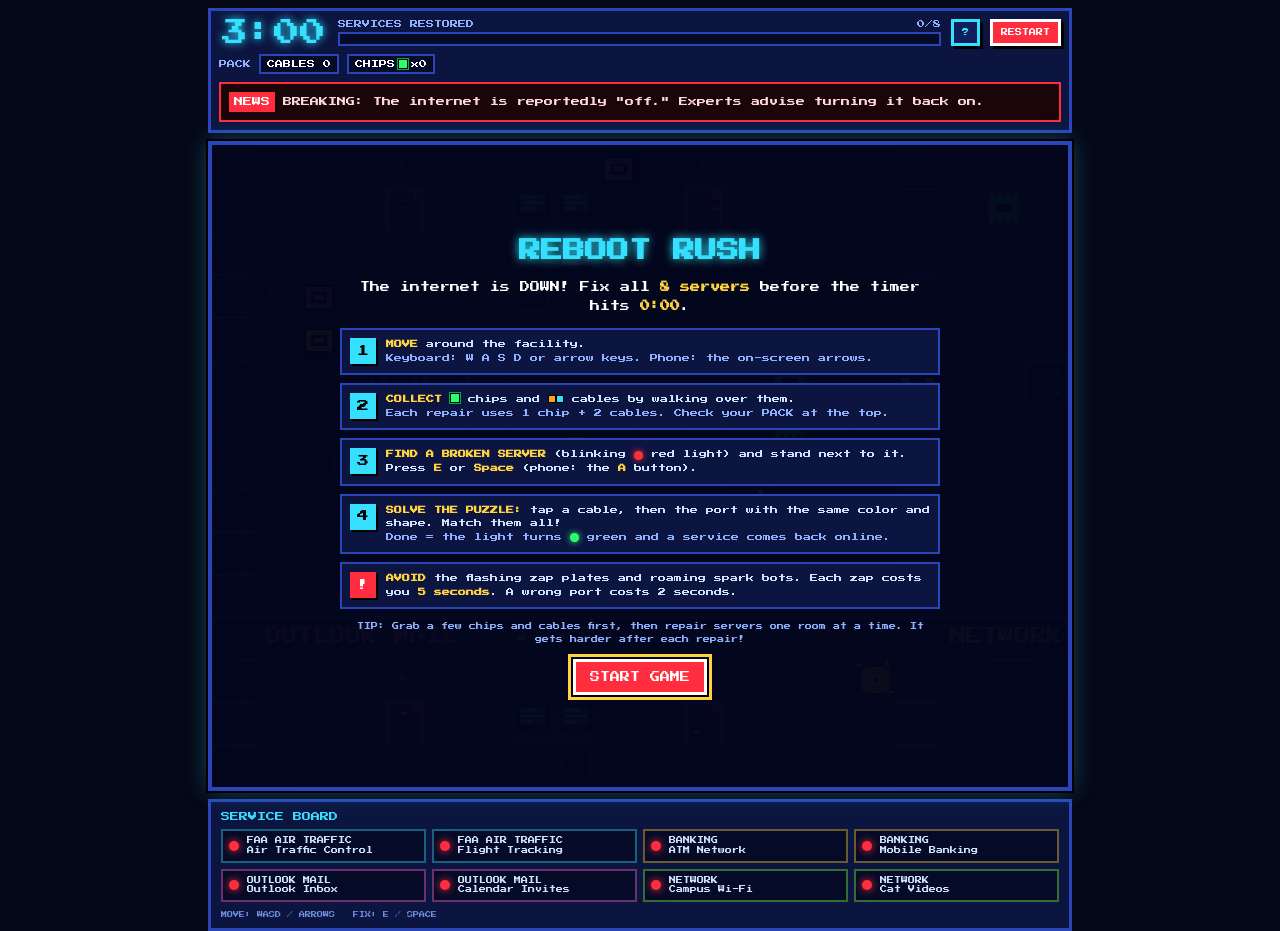
==== Reboot_Rush/index.html @ d5b71adb "Add Outage Connect and Reboot Rush games Co-Authored-By: Claude Sonnet 5.5 <noreply@anthropic.com>" ====
<!doctype html>
<html lang="en">
<head>
<meta charset="utf-8">
<meta name="viewport" content="width=device-width, initial-scale=1, maximum-scale=1, user-scalable=no, viewport-fit=cover">
<title>Reboot Rush | Server Repair Arcade</title>
<meta name="description" content="Retro top-down arcade game: repair broken servers and restore the internet in three minutes.">
<link rel="preconnect" href="https://fonts.googleapis.com">
<link rel="preconnect" href="https://fonts.gstatic.com" crossorigin>
<link href="https://fonts.googleapis.com/css2?family=Press+Start+2P&display=swap" rel="stylesheet">
<link rel="stylesheet" href="style.css">
</head>
<body>
<div class="app">

  <header class="hud">
    <div class="hud-top">
      <div class="timer" id="timer" aria-live="off">3:00</div>
      <div class="prog">
        <div class="prog-label"><span>SERVICES RESTORED</span><span id="progText">0/8</span></div>
        <div class="prog-bar"><div class="prog-fill" id="progFill"></div></div>
      </div>
      <button class="btn small alt" id="helpBtn" type="button" aria-label="How to play">?</button>
      <button class="btn small" id="restartBtn" type="button">RESTART</button>
    </div>
    <div class="inv" id="inv" aria-label="Inventory">
      <span class="inv-label">PACK</span>
      <span class="slot" id="invCables"></span>
      <span class="slot" id="invChips"></span>
    </div>
    <div class="news" id="news" role="status" aria-live="polite">
      <span class="news-tag">NEWS</span><span id="newsText"></span>
    </div>
  </header>

  <div class="stage" id="stage">
    <canvas id="screen" width="320" height="240" aria-label="Game screen"></canvas>
    <div class="crt"></div>
    <div class="toast" id="toast" hidden></div>

    <div class="pz" id="puzzle" hidden>
      <div class="pz-box">
        <div class="pz-title" id="pzTitle"></div>
        <div class="pz-sub">TAP A CABLE, THEN ITS MATCHING PORT</div>
        <div class="pz-board" id="pzBoard">
          <svg id="pzLines" aria-hidden="true"></svg>
          <div class="pz-col" id="pzPlugs"></div>
          <div class="pz-col" id="pzPorts"></div>
        </div>
        <div class="pz-foot"><span id="pzInfo">WRONG PORT = -2s</span><button class="btn small" id="pzCancel" type="button">BACK</button></div>
      </div>
    </div>

    <div class="screen howto" id="howto">
      <div class="howto-box">
        <h1>REBOOT RUSH</h1>
        <p class="goal">The internet is DOWN! Fix all <b>8 servers</b> before the timer hits <b>0:00</b>.</p>
        <ol class="steps">
          <li><span class="n">1</span><div><b>MOVE</b> around the facility.<br><em>Keyboard: W A S D or arrow keys. Phone: the on-screen arrows.</em></div></li>
          <li><span class="n">2</span><div><b>COLLECT</b> <i class="chip"></i> chips and <i class="cab" style="background:#ff9f1c"></i><i class="cab" style="background:#35e0ff"></i> cables by walking over them.<br><em>Each repair uses 1 chip + 2 cables. Check your PACK at the top.</em></div></li>
          <li><span class="n">3</span><div><b>FIND A BROKEN SERVER</b> (blinking <i class="led-red"></i> red light) and stand next to it. Press <b>E</b> or <b>Space</b> (phone: the <b>A</b> button).</div></li>
          <li><span class="n">4</span><div><b>SOLVE THE PUZZLE:</b> tap a cable, then the port with the same color and shape. Match them all!<br><em>Done = the light turns <i class="led-green"></i> green and a service comes back online.</em></div></li>
          <li><span class="n">!</span><div><b>AVOID</b> the flashing zap plates and roaming spark bots. Each zap costs you <b>5 seconds</b>. A wrong port costs 2 seconds.</div></li>
        </ol>
        <p class="tip">TIP: Grab a few chips and cables first, then repair servers one room at a time. It gets harder after each repair!</p>
        <button class="btn" id="hwBtn" type="button">START GAME</button>
      </div>
    </div>

    <div class="screen" id="overlay" hidden>
      <div class="screen-box">
        <h1 id="ovTitle"></h1>
        <p id="ovText"></p>
        <button class="btn" id="ovBtn" type="button"></button>
      </div>
    </div>
  </div>

  <div class="controls" id="controls">
    <div class="dpad" aria-label="Directional buttons">
      <button class="d up" data-dir="up" type="button" aria-label="Up">▲</button>
      <button class="d left" data-dir="left" type="button" aria-label="Left">◀</button>
      <button class="d right" data-dir="right" type="button" aria-label="Right">▶</button>
      <button class="d down" data-dir="down" type="button" aria-label="Down">▼</button>
    </div>
    <button class="act" id="actBtn" type="button">A<span>FIX</span></button>
  </div>

  <div class="board">
    <div class="board-title">SERVICE BOARD</div>
    <ul id="svcList"></ul>
    <p class="keys">MOVE: WASD / ARROWS &nbsp; FIX: E / SPACE</p>
  </div>
</div>
<script src="game.js"></script>
</body>
</html>
---- Reboot_Rush/style.css ----
:root{
  --bg:#050816; --panel:#0b1540; --panel2:#101e5c; --edge:#2b45b8;
  --cyan:#35e0ff; --red:#ff2d3d; --green:#2dff6b; --amber:#ffd23f;
  --font:'Press Start 2P',ui-monospace,Menlo,monospace;
}
*{box-sizing:border-box;-webkit-tap-highlight-color:transparent}
html,body{margin:0;height:100%;background:var(--bg);color:#cfe3ff;font-family:var(--font);overscroll-behavior:none}
body{display:flex;justify-content:center;touch-action:manipulation}
button{font-family:var(--font);cursor:pointer}
.app{width:100%;max-width:880px;padding:8px 8px calc(12px + env(safe-area-inset-bottom));display:flex;flex-direction:column;gap:8px}

/* HUD */
.hud{background:var(--panel);border:3px solid var(--edge);padding:8px;display:flex;flex-direction:column;gap:8px}
.hud-top{display:flex;align-items:center;gap:10px}
.timer{font-size:clamp(16px,4vw,26px);color:var(--cyan);text-shadow:0 0 8px var(--cyan);min-width:4.2em;text-align:center}
.timer.low{color:var(--red);text-shadow:0 0 10px var(--red);animation:pulse .5s steps(2) infinite}
@keyframes pulse{50%{opacity:.35}}
.prog{flex:1;min-width:0}
.prog-label{display:flex;justify-content:space-between;font-size:clamp(6px,1.6vw,8px);margin-bottom:4px;color:#8fb0ff}
.prog-bar{height:14px;background:#050a26;border:2px solid var(--edge);position:relative}
.prog-fill{height:100%;width:0;background:repeating-linear-gradient(90deg,var(--green) 0 10px,#1fb84c 10px 12px);box-shadow:0 0 8px var(--green);transition:width .4s steps(8)}
.inv{display:flex;align-items:center;gap:8px;font-size:8px;flex-wrap:wrap}
.inv-label{color:#8fb0ff}
.slot{display:inline-flex;align-items:center;gap:3px;min-height:20px;padding:2px 6px;background:#050a26;border:2px solid var(--edge);color:#fff}
.cab{width:8px;height:8px;display:inline-block;border:1px solid #000}
.chip{width:10px;height:10px;display:inline-block;background:var(--green);border:1px solid #000;box-shadow:0 0 0 1px #0a5}
.news{display:flex;gap:8px;align-items:center;background:#1a0509;border:2px solid var(--red);padding:6px 8px;font-size:clamp(7px,1.8vw,9px);line-height:1.5;min-height:40px}
.news-tag{background:var(--red);color:#fff;padding:3px 5px;flex:none;animation:pulse 1s steps(2) infinite}
.news.flash{animation:newsflash .6s steps(2) 2}
@keyframes newsflash{50%{background:#4a0b14}}
#newsText{color:#ffd9dc}

.btn{background:var(--red);color:#fff;border:3px solid #fff;padding:10px 14px;font-size:10px;box-shadow:4px 4px 0 #000}
.btn:hover{background:#ff5460}
.btn:active{transform:translate(3px,3px);box-shadow:1px 1px 0 #000}
.btn.small{padding:7px 8px;font-size:7px;box-shadow:3px 3px 0 #000}
.btn:focus-visible,.d:focus-visible,.act:focus-visible{outline:3px solid var(--amber);outline-offset:2px}

/* Stage */
.stage{position:relative;width:100%;aspect-ratio:4/3;max-height:calc(100vh - 230px);margin:0 auto;background:#000;border:4px solid var(--edge);box-shadow:0 0 0 2px #000,0 0 22px rgba(53,224,255,.3)}
@media (min-width:700px){.stage{max-height:none}}
#screen{display:block;width:100%;height:100%;image-rendering:pixelated;image-rendering:crisp-edges}
.crt{position:absolute;inset:0;pointer-events:none;background:repeating-linear-gradient(0deg,rgba(0,0,0,.18) 0 1px,transparent 1px 3px);box-shadow:inset 0 0 60px rgba(0,0,20,.6)}
.toast{position:absolute;left:50%;bottom:8%;transform:translateX(-50%);background:#000c;border:2px solid var(--amber);color:var(--amber);padding:7px 10px;font-size:clamp(6px,1.7vw,9px);white-space:nowrap;pointer-events:none;z-index:5}
.toast[hidden]{display:none}

/* overlay screens */
.screen{position:absolute;inset:0;background:rgba(3,6,28,.88);display:flex;align-items:center;justify-content:center;padding:10px;z-index:20;text-align:center}
.screen[hidden]{display:none}
.screen-box{max-width:92%;display:flex;flex-direction:column;align-items:center;gap:14px}
.screen h1{margin:0;font-size:clamp(14px,4.4vw,26px);color:var(--cyan);text-shadow:0 0 10px var(--cyan),3px 3px 0 #000;line-height:1.3}
.screen h1.bad{color:var(--red);text-shadow:0 0 10px var(--red),3px 3px 0 #000}
.screen h1.good{color:var(--green);text-shadow:0 0 10px var(--green),3px 3px 0 #000}
.screen p{margin:0;font-size:clamp(6px,1.7vw,9px);line-height:1.9;color:#cfe3ff;white-space:pre-line}

/* instructions */
.screen.howto{align-items:flex-start;overflow-y:auto;z-index:25;background:rgba(3,6,28,.96)}
.screen.howto[hidden]{display:none}
.howto-box{max-width:600px;width:100%;margin:auto;display:flex;flex-direction:column;align-items:center;gap:clamp(6px,1.6vw,12px);padding:4px 0}
.howto h1{font-size:clamp(13px,4vw,22px)}
.howto .goal{font-size:clamp(7px,1.9vw,10px);color:#fff}
.howto .goal b{color:var(--amber)}
.steps{list-style:none;margin:0;padding:0;display:flex;flex-direction:column;gap:clamp(4px,1.2vw,8px);width:100%;text-align:left}
.steps li{display:flex;gap:10px;align-items:flex-start;background:#0b1540;border:2px solid var(--edge);padding:clamp(5px,1.4vw,8px);font-size:clamp(6px,1.6vw,8px);line-height:1.7}
.steps .n{flex:none;width:clamp(18px,5vw,26px);height:clamp(18px,5vw,26px);background:var(--cyan);color:#000;display:flex;align-items:center;justify-content:center;font-size:clamp(8px,2.2vw,12px);box-shadow:2px 2px 0 #000}
.steps li:last-child .n{background:var(--red);color:#fff}
.steps b{color:var(--amber)}
.steps em{color:#8fb0ff;font-style:normal}
.led-red,.led-green{display:inline-block;width:9px;height:9px;border-radius:50%;vertical-align:middle}
.led-red{background:var(--red);box-shadow:0 0 6px var(--red)}
.led-green{background:var(--green);box-shadow:0 0 6px var(--green)}
.howto .tip{font-size:clamp(5px,1.5vw,7px);color:#8fb0ff;line-height:1.8}
.btn.alt{background:var(--panel2);border-color:var(--cyan);color:var(--cyan)}

/* puzzle */
.pz{position:absolute;inset:0;background:rgba(3,6,28,.92);display:flex;align-items:center;justify-content:center;padding:6px;z-index:15}
.pz[hidden]{display:none}
.pz-box{width:100%;max-width:520px;background:var(--panel);border:3px solid var(--cyan);box-shadow:0 0 18px rgba(53,224,255,.5);padding:clamp(6px,2vw,14px);display:flex;flex-direction:column;gap:clamp(6px,1.6vw,12px)}
.pz-title{font-size:clamp(7px,2.2vw,11px);color:var(--amber);text-align:center;line-height:1.5}
.pz-sub{font-size:clamp(5px,1.5vw,7px);color:#8fb0ff;text-align:center}
.pz-board{position:relative;display:flex;justify-content:space-between;padding:0 clamp(6px,6vw,40px)}
.pz-board svg{position:absolute;inset:0;width:100%;height:100%;pointer-events:none;z-index:1}
.pz-col{display:flex;flex-direction:column;gap:clamp(5px,1.4vw,10px);z-index:2}
.pz-item{width:clamp(44px,13vw,70px);height:clamp(26px,7.5vw,38px);border:3px solid #000;font-size:clamp(10px,3vw,16px);color:#000;display:flex;align-items:center;justify-content:center;box-shadow:inset 0 0 0 2px rgba(255,255,255,.5)}
.pz-item.port{background:#050a26!important;border-width:4px;border-style:solid}
.pz-item.port{color:#fff}
.pz-item.sel{outline:3px solid #fff;outline-offset:2px;animation:pulse .4s steps(2) infinite}
.pz-item.done{opacity:.55;cursor:default}
.pz-item.bad{animation:shake .3s}
@keyframes shake{25%{transform:translateX(-5px)}75%{transform:translateX(5px)}}
.pz-foot{display:flex;justify-content:space-between;align-items:center;gap:8px;font-size:clamp(5px,1.5vw,7px);color:#8fb0ff}

/* controls */
.controls{display:none;justify-content:space-between;align-items:center;padding:4px 10px;user-select:none;-webkit-user-select:none;touch-action:none}
body.touch .controls{display:flex}
.dpad{display:grid;grid-template-columns:repeat(3,clamp(48px,15vw,66px));grid-template-rows:repeat(3,clamp(48px,15vw,66px));gap:4px}
.d{background:var(--panel2);color:#fff;border:3px solid var(--edge);font-size:18px;box-shadow:3px 3px 0 #000;touch-action:none;padding:0}
.d.on{background:var(--cyan);color:#000}
.d.up{grid-column:2;grid-row:1}.d.left{grid-column:1;grid-row:2}.d.right{grid-column:3;grid-row:2}.d.down{grid-column:2;grid-row:3}
.act{width:clamp(84px,26vw,112px);height:clamp(84px,26vw,112px);border-radius:50%;background:var(--red);color:#fff;border:4px solid #fff;font-size:26px;box-shadow:5px 5px 0 #000;touch-action:none;display:flex;flex-direction:column;align-items:center;justify-content:center;gap:6px}
.act span{font-size:8px}
.act:active{background:var(--green);color:#000}

/* board */
.board{background:var(--panel);border:3px solid var(--edge);padding:10px}
.board-title{font-size:9px;color:var(--cyan);margin-bottom:8px}
#svcList{list-style:none;margin:0;padding:0;display:grid;grid-template-columns:repeat(auto-fit,minmax(190px,1fr));gap:6px}
#svcList li{display:flex;align-items:center;gap:8px;font-size:7px;line-height:1.4;padding:5px 6px;background:#050a26;border:2px solid #1c2a78}
.led{width:10px;height:10px;border-radius:50%;background:var(--red);box-shadow:0 0 8px var(--red);flex:none;animation:blink 1s steps(2) infinite}
li.up .led{background:var(--green);box-shadow:0 0 8px var(--green);animation:none}
li.up{border-color:#14803a!important;color:#b8ffd0}
@keyframes blink{50%{opacity:.35}}
.keys{font-size:6px;color:#6f8ee0;margin:10px 0 0}
body.touch .keys{display:none}
@media (prefers-reduced-motion:reduce){*{animation:none!important}}
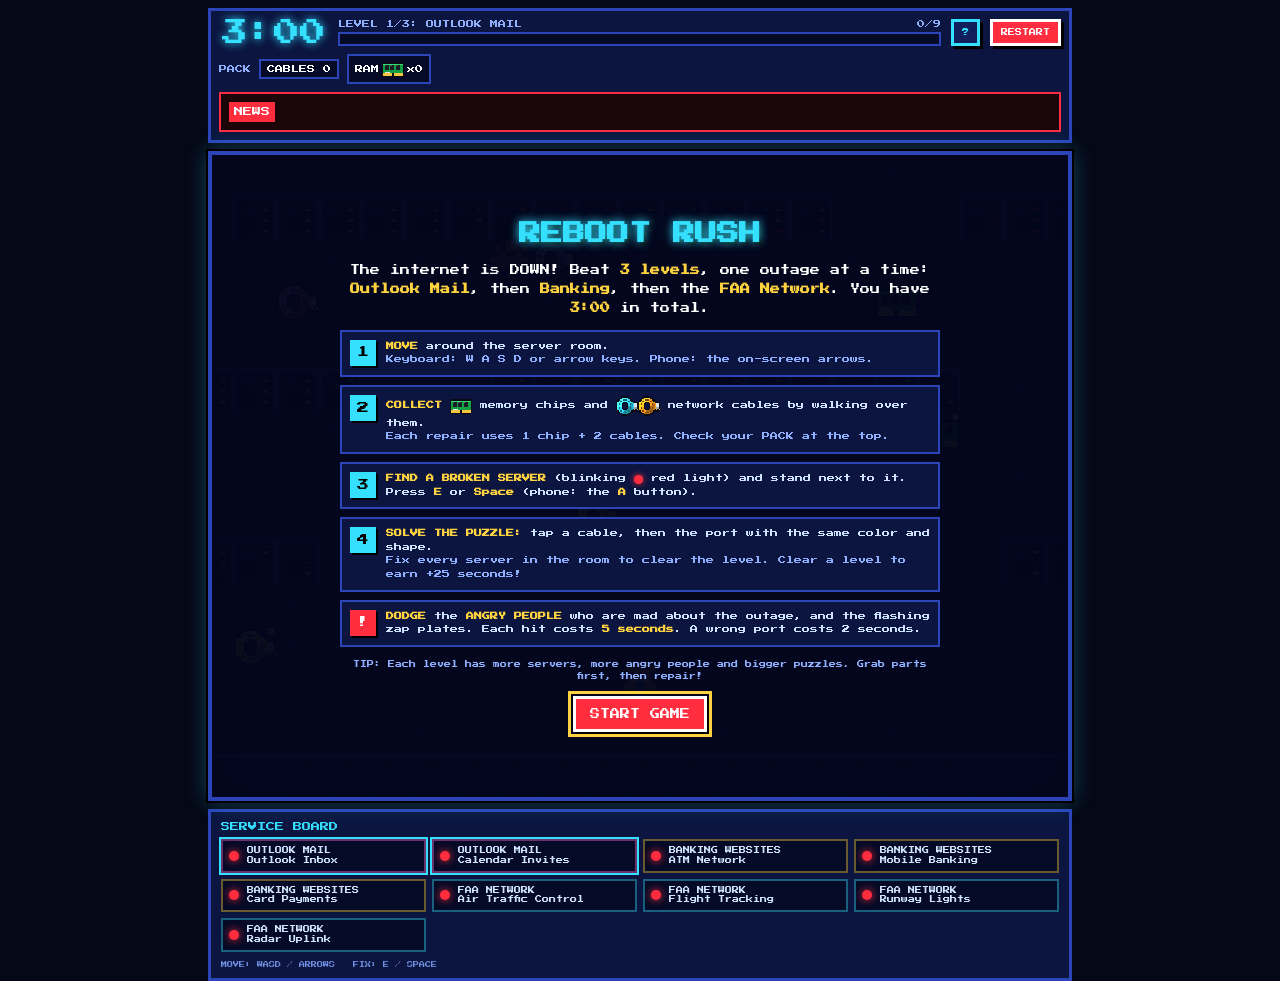
==== commit 9d67e008: "Reboot Rush: three sequential levels, angry people, realistic cables and RAM Co-Authored-By: Claude " ====
--- a/Reboot_Rush/index.html
+++ b/Reboot_Rush/index.html
@@ -17,7 +17,7 @@
     <div class="hud-top">
       <div class="timer" id="timer" aria-live="off">3:00</div>
       <div class="prog">
-        <div class="prog-label"><span>SERVICES RESTORED</span><span id="progText">0/8</span></div>
+        <div class="prog-label"><span id="lvlText">LEVEL 1/3</span><span id="progText">0/9</span></div>
         <div class="prog-bar"><div class="prog-fill" id="progFill"></div></div>
       </div>
       <button class="btn small alt" id="helpBtn" type="button" aria-label="How to play">?</button>
@@ -54,15 +54,15 @@
     <div class="screen howto" id="howto">
       <div class="howto-box">
         <h1>REBOOT RUSH</h1>
-        <p class="goal">The internet is DOWN! Fix all <b>8 servers</b> before the timer hits <b>0:00</b>.</p>
+        <p class="goal">The internet is DOWN! Beat <b>3 levels</b>, one outage at a time: <b>Outlook Mail</b>, then <b>Banking</b>, then the <b>FAA Network</b>. You have <b>3:00</b> in total.</p>
         <ol class="steps">
-          <li><span class="n">1</span><div><b>MOVE</b> around the facility.<br><em>Keyboard: W A S D or arrow keys. Phone: the on-screen arrows.</em></div></li>
-          <li><span class="n">2</span><div><b>COLLECT</b> <i class="chip"></i> chips and <i class="cab" style="background:#ff9f1c"></i><i class="cab" style="background:#35e0ff"></i> cables by walking over them.<br><em>Each repair uses 1 chip + 2 cables. Check your PACK at the top.</em></div></li>
+          <li><span class="n">1</span><div><b>MOVE</b> around the server room.<br><em>Keyboard: W A S D or arrow keys. Phone: the on-screen arrows.</em></div></li>
+          <li><span class="n">2</span><div><b>COLLECT</b> <img class="ico" data-icon="chip" alt="RAM chip"> memory chips and <img class="ico" data-icon="cable" data-color="#35e0ff" alt="network cable"><img class="ico" data-icon="cable" data-color="#ff9f1c" alt="network cable"> network cables by walking over them.<br><em>Each repair uses 1 chip + 2 cables. Check your PACK at the top.</em></div></li>
           <li><span class="n">3</span><div><b>FIND A BROKEN SERVER</b> (blinking <i class="led-red"></i> red light) and stand next to it. Press <b>E</b> or <b>Space</b> (phone: the <b>A</b> button).</div></li>
-          <li><span class="n">4</span><div><b>SOLVE THE PUZZLE:</b> tap a cable, then the port with the same color and shape. Match them all!<br><em>Done = the light turns <i class="led-green"></i> green and a service comes back online.</em></div></li>
-          <li><span class="n">!</span><div><b>AVOID</b> the flashing zap plates and roaming spark bots. Each zap costs you <b>5 seconds</b>. A wrong port costs 2 seconds.</div></li>
+          <li><span class="n">4</span><div><b>SOLVE THE PUZZLE:</b> tap a cable, then the port with the same color and shape.<br><em>Fix every server in the room to clear the level. Clear a level to earn +25 seconds!</em></div></li>
+          <li><span class="n">!</span><div><b>DODGE</b> the <b>ANGRY PEOPLE</b> who are mad about the outage, and the flashing zap plates. Each hit costs <b>5 seconds</b>. A wrong port costs 2 seconds.</div></li>
         </ol>
-        <p class="tip">TIP: Grab a few chips and cables first, then repair servers one room at a time. It gets harder after each repair!</p>
+        <p class="tip">TIP: Each level has more servers, more angry people and bigger puzzles. Grab parts first, then repair!</p>
         <button class="btn" id="hwBtn" type="button">START GAME</button>
       </div>
     </div>
--- a/Reboot_Rush/style.css
+++ b/Reboot_Rush/style.css
@@ -81,10 +81,19 @@
 .pz-board{position:relative;display:flex;justify-content:space-between;padding:0 clamp(6px,6vw,40px)}
 .pz-board svg{position:absolute;inset:0;width:100%;height:100%;pointer-events:none;z-index:1}
 .pz-col{display:flex;flex-direction:column;gap:clamp(5px,1.4vw,10px);z-index:2}
-.pz-item{width:clamp(44px,13vw,70px);height:clamp(26px,7.5vw,38px);border:3px solid #000;font-size:clamp(10px,3vw,16px);color:#000;display:flex;align-items:center;justify-content:center;box-shadow:inset 0 0 0 2px rgba(255,255,255,.5)}
-.pz-item.port{background:#050a26!important;border-width:4px;border-style:solid}
-.pz-item.port{color:#fff}
-.pz-item.sel{outline:3px solid #fff;outline-offset:2px;animation:pulse .4s steps(2) infinite}
+.pz-item{all:unset;box-sizing:border-box;cursor:pointer;display:flex;align-items:center;height:clamp(28px,8vw,40px)}
+.pz-item.plug{width:clamp(96px,30vw,160px)}
+.pz-item.port{width:clamp(64px,19vw,96px)}
+/* realistic network cable: coloured wire + RJ45 connector with gold pins */
+.pz-item .wire{flex:1;height:36%;background:var(--c);border:2px solid #000;border-right:0;box-shadow:inset 0 3px 0 rgba(255,255,255,.4),inset 0 -3px 0 rgba(0,0,0,.25)}
+.pz-item .head{position:relative;width:36%;height:100%;background:#d3d8df;border:3px solid #000;box-shadow:inset 0 5px 0 var(--c);display:flex;align-items:center;justify-content:center;color:#000;font-size:clamp(8px,2.4vw,12px);padding-bottom:5px}
+.pz-item .head::after{content:"";position:absolute;left:3px;right:3px;bottom:2px;height:5px;background:repeating-linear-gradient(90deg,#f5c542 0 2px,#6b4f0c 2px 3px)}
+/* RJ45 jack */
+.pz-item .jack{position:relative;width:100%;height:100%;background:#050a26;border:4px solid var(--c);box-shadow:0 0 8px var(--c);display:flex;align-items:center;justify-content:center;color:var(--c);font-size:clamp(9px,2.8vw,14px);padding-top:5px}
+.pz-item .jack::before{content:"";position:absolute;left:6px;right:6px;top:3px;height:5px;background:repeating-linear-gradient(90deg,#f5c542 0 2px,#3a2a05 2px 3px)}
+.pz-item.sel{outline:3px solid #fff;outline-offset:3px;animation:pulse .4s steps(2) infinite}
+.ico{width:22px;height:22px;image-rendering:pixelated;vertical-align:middle}
+.cab-stack{display:inline-flex;align-items:center;gap:0}
 .pz-item.done{opacity:.55;cursor:default}
 .pz-item.bad{animation:shake .3s}
 @keyframes shake{25%{transform:translateX(-5px)}75%{transform:translateX(5px)}}
@@ -113,3 +122,4 @@
 .keys{font-size:6px;color:#6f8ee0;margin:10px 0 0}
 body.touch .keys{display:none}
 @media (prefers-reduced-motion:reduce){*{animation:none!important}}
+li.cur{box-shadow:0 0 0 2px var(--cyan)}
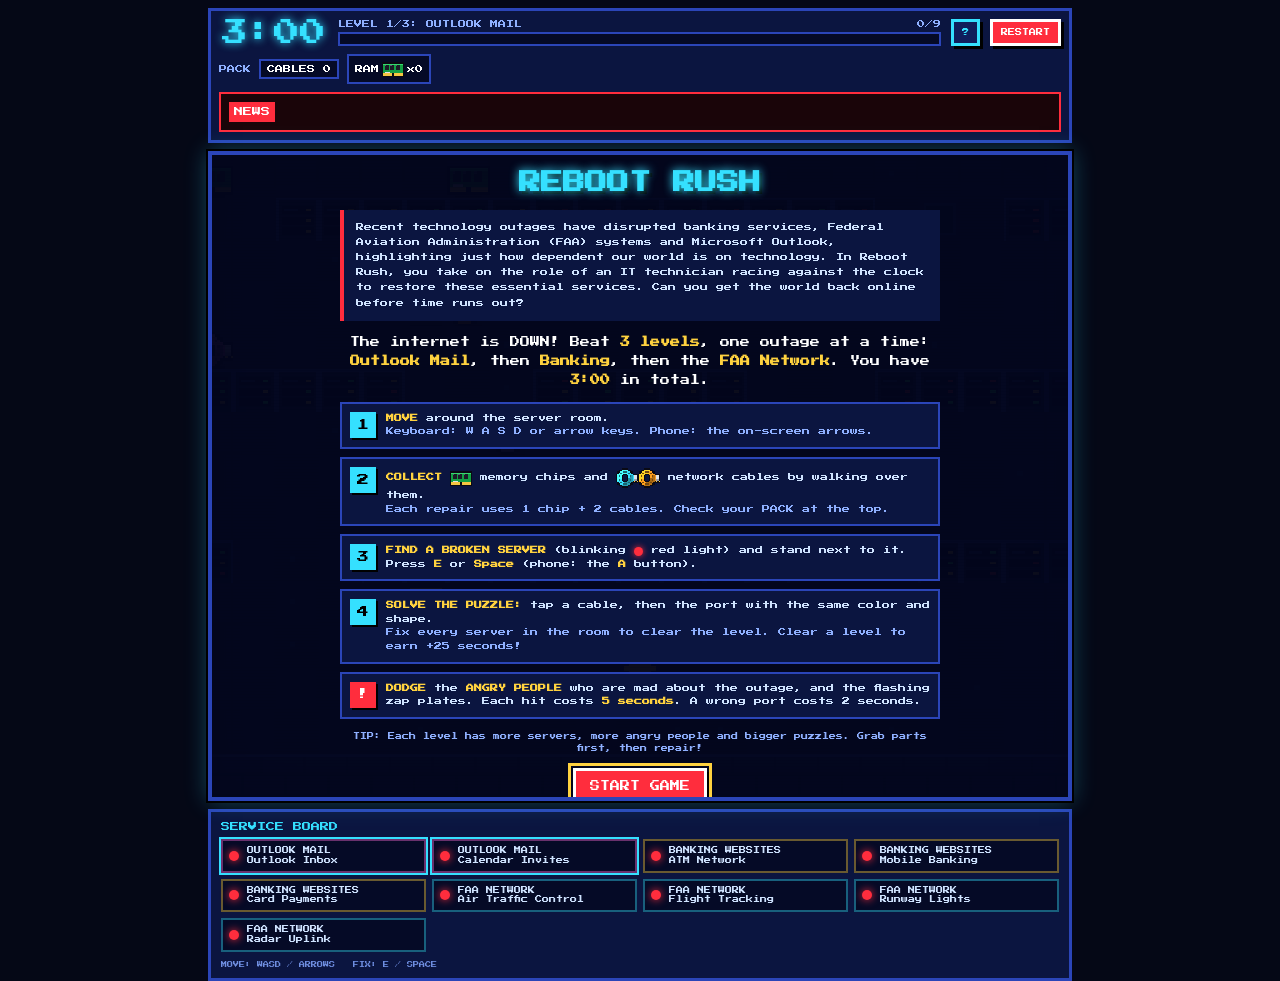
==== commit 3d7edbe0: "Reboot Rush: add intro blurb to instructions page Co-Authored-By: Claude Sonnet 5.5 <noreply@anthrop" ====
--- a/Reboot_Rush/index.html
+++ b/Reboot_Rush/index.html
@@ -54,6 +54,7 @@
     <div class="screen howto" id="howto">
       <div class="howto-box">
         <h1>REBOOT RUSH</h1>
+        <p class="blurb">Recent technology outages have disrupted banking services, Federal Aviation Administration (FAA) systems and Microsoft Outlook, highlighting just how dependent our world is on technology. In Reboot Rush, you take on the role of an IT technician racing against the clock to restore these essential services. Can you get the world back online before time runs out?</p>
         <p class="goal">The internet is DOWN! Beat <b>3 levels</b>, one outage at a time: <b>Outlook Mail</b>, then <b>Banking</b>, then the <b>FAA Network</b>. You have <b>3:00</b> in total.</p>
         <ol class="steps">
           <li><span class="n">1</span><div><b>MOVE</b> around the server room.<br><em>Keyboard: W A S D or arrow keys. Phone: the on-screen arrows.</em></div></li>
--- a/Reboot_Rush/style.css
+++ b/Reboot_Rush/style.css
@@ -58,6 +58,7 @@
 .screen.howto[hidden]{display:none}
 .howto-box{max-width:600px;width:100%;margin:auto;display:flex;flex-direction:column;align-items:center;gap:clamp(6px,1.6vw,12px);padding:4px 0}
 .howto h1{font-size:clamp(13px,4vw,22px)}
+.howto .blurb{font-size:clamp(6px,1.6vw,8px);line-height:1.9;color:#cfe3ff;text-align:left;background:#0b1540;border-left:4px solid var(--red);padding:clamp(6px,1.6vw,10px) clamp(8px,2vw,12px);margin:0;width:100%}
 .howto .goal{font-size:clamp(7px,1.9vw,10px);color:#fff}
 .howto .goal b{color:var(--amber)}
 .steps{list-style:none;margin:0;padding:0;display:flex;flex-direction:column;gap:clamp(4px,1.2vw,8px);width:100%;text-align:left}
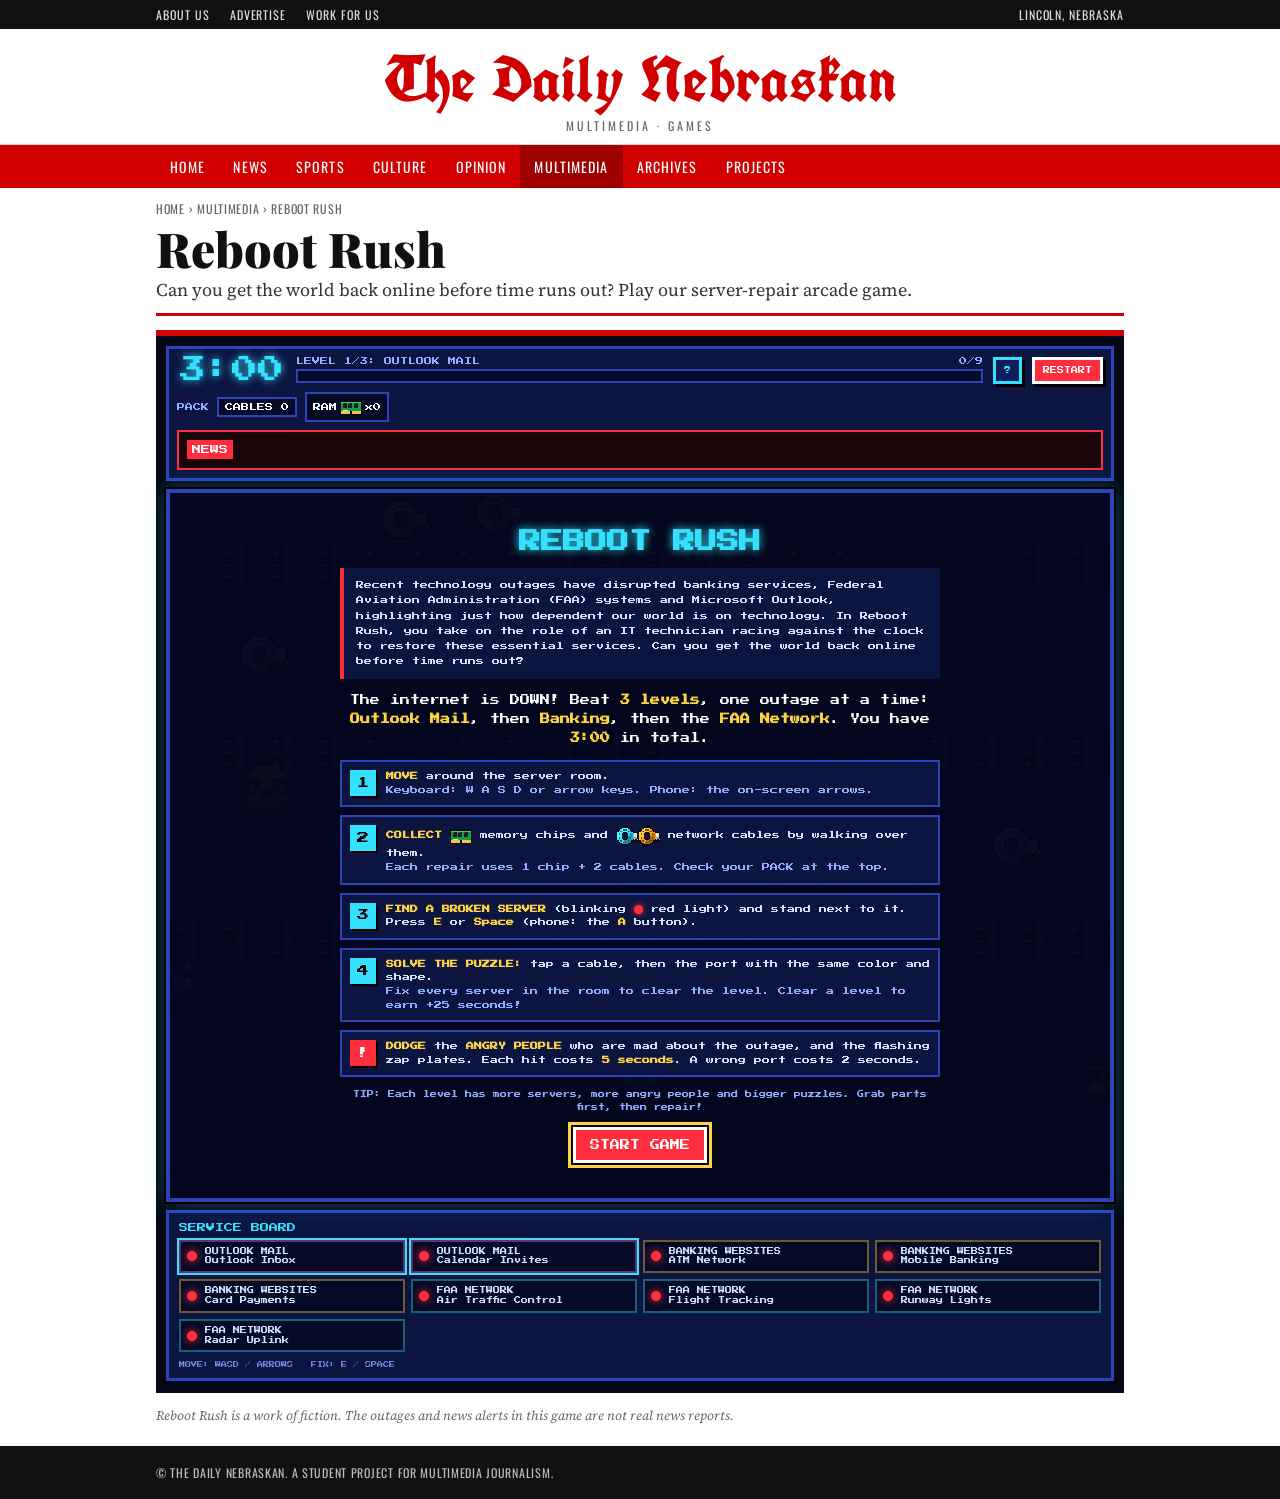
==== commit 0b532258: "Reboot Rush: add Daily Nebraskan site branding and embed mode Co-Authored-By: Claude Sonnet 5.5 <nor" ====
--- a/Reboot_Rush/index.html
+++ b/Reboot_Rush/index.html
@@ -7,10 +7,48 @@
 <meta name="description" content="Retro top-down arcade game: repair broken servers and restore the internet in three minutes.">
 <link rel="preconnect" href="https://fonts.googleapis.com">
 <link rel="preconnect" href="https://fonts.gstatic.com" crossorigin>
-<link href="https://fonts.googleapis.com/css2?family=Press+Start+2P&display=swap" rel="stylesheet">
+<link href="https://fonts.googleapis.com/css2?family=Press+Start+2P&family=Playfair+Display:wght@900&family=Oswald:wght@500&family=Source+Serif+4:wght@400&family=UnifrakturCook:wght@700&display=swap" rel="stylesheet">
 <link rel="stylesheet" href="style.css">
 </head>
 <body>
+
+<div class="site-chrome">
+  <div class="utility">
+    <div class="wrap">
+      <nav aria-label="Utility">
+        <a href="https://www.dailynebraskan.com/about/">About Us</a>
+        <a href="https://www.dailynebraskan.com/advertise/">Advertise</a>
+        <a href="https://www.dailynebraskan.com/work_for_us/">Work For Us</a>
+      </nav>
+      <span class="util-right">Lincoln, Nebraska</span>
+    </div>
+  </div>
+  <header class="masthead">
+    <a class="wordmark" href="https://www.dailynebraskan.com/">The Daily Nebraskan</a>
+    <p class="tagline">Multimedia &middot; Games</p>
+  </header>
+  <nav class="mainnav" aria-label="Sections">
+    <div class="wrap">
+      <a href="https://www.dailynebraskan.com/">Home</a>
+      <a href="https://www.dailynebraskan.com/news/">News</a>
+      <a href="https://www.dailynebraskan.com/sports/">Sports</a>
+      <a href="https://www.dailynebraskan.com/culture/">Culture</a>
+      <a href="https://www.dailynebraskan.com/opinion/">Opinion</a>
+      <a href="https://www.dailynebraskan.com/multimedia/" class="active">Multimedia</a>
+      <a href="https://www.dailynebraskan.com/archives/">Archives</a>
+      <a href="https://www.dailynebraskan.com/projects/">Projects</a>
+    </div>
+  </nav>
+</div>
+
+<div class="wrap page-head">
+  <div class="crumbs"><a href="https://www.dailynebraskan.com/">Home</a> &rsaquo; <a href="https://www.dailynebraskan.com/multimedia/">Multimedia</a> &rsaquo; Reboot Rush</div>
+  <div class="titlebar">
+    <h1 class="page-title">Reboot Rush</h1>
+    <p class="deck">Can you get the world back online before time runs out? Play our server-repair arcade game.</p>
+  </div>
+</div>
+
 <div class="app">
 
   <header class="hud">
@@ -93,6 +131,11 @@
     <p class="keys">MOVE: WASD / ARROWS &nbsp; FIX: E / SPACE</p>
   </div>
 </div>
+
+<p class="wrap fine">Reboot Rush is a work of fiction. The outages and news alerts in this game are not real news reports.</p>
+<footer class="foot">
+  <div class="wrap">&copy; The Daily Nebraskan. A student project for Multimedia Journalism.</div>
+</footer>
 <script src="game.js"></script>
 </body>
 </html>
--- a/Reboot_Rush/style.css
+++ b/Reboot_Rush/style.css
@@ -4,10 +4,37 @@
   --font:'Press Start 2P',ui-monospace,Menlo,monospace;
 }
 *{box-sizing:border-box;-webkit-tap-highlight-color:transparent}
-html,body{margin:0;height:100%;background:var(--bg);color:#cfe3ff;font-family:var(--font);overscroll-behavior:none}
-body{display:flex;justify-content:center;touch-action:manipulation}
+html,body{margin:0;background:#fff;color:#111;font-family:'Source Serif 4',Georgia,serif;overscroll-behavior:none}
+body{touch-action:manipulation}
 button{font-family:var(--font);cursor:pointer}
-.app{width:100%;max-width:880px;padding:8px 8px calc(12px + env(safe-area-inset-bottom));display:flex;flex-direction:column;gap:8px}
+.app{width:calc(100% - 32px);max-width:968px;margin:0 auto 14px;background:var(--bg);border-top:6px solid #d00000;padding:10px 10px calc(12px + env(safe-area-inset-bottom));display:flex;flex-direction:column;gap:8px;color:#cfe3ff;font-family:var(--font)}
+
+/* ===== Daily Nebraskan site chrome ===== */
+:root{--dn-red:#d00000;--dn-red-dark:#9e0000;--dn-label:'Oswald','Arial Narrow',Arial,sans-serif;--dn-serif:'Playfair Display',Georgia,serif}
+.wrap{max-width:1000px;margin:0 auto;padding:0 16px}
+.utility{background:#111;color:#ddd;font-family:var(--dn-label);font-size:12px;letter-spacing:.08em;text-transform:uppercase}
+.utility .wrap{display:flex;justify-content:space-between;padding-top:6px;padding-bottom:6px}
+.utility nav a{margin-right:16px;text-decoration:none;color:inherit}
+.utility a:hover{color:#fff;text-decoration:underline}
+.masthead{text-align:center;padding:18px 16px 10px;border-bottom:1px solid #d9d9d9}
+.wordmark{font-family:'UnifrakturCook',var(--dn-serif);font-size:clamp(34px,8vw,64px);color:var(--dn-red);text-decoration:none;line-height:1}
+.tagline{margin:6px 0 0;font-family:var(--dn-label);font-size:12px;letter-spacing:.25em;text-transform:uppercase;color:#666}
+.mainnav{background:var(--dn-red)}
+.mainnav .wrap{display:flex;overflow-x:auto;white-space:nowrap}
+.mainnav a{color:#fff;font-family:var(--dn-label);text-transform:uppercase;letter-spacing:.08em;font-size:14px;text-decoration:none;padding:11px 14px}
+.mainnav a:hover,.mainnav a.active{background:var(--dn-red-dark)}
+.crumbs{font-family:var(--dn-label);font-size:12px;letter-spacing:.06em;text-transform:uppercase;color:#666;padding:12px 0 0}
+.crumbs a{color:inherit;text-decoration:none}.crumbs a:hover{text-decoration:underline}
+.titlebar{border-bottom:3px solid var(--dn-red);margin:6px 0 14px;padding-bottom:10px}
+.page-title{font-family:var(--dn-serif);font-weight:900;font-size:clamp(32px,6vw,48px);margin:4px 0;line-height:1.05;color:#111}
+.deck{margin:0;color:#333;font-size:18px;line-height:1.4}
+.fine{font-family:'Source Serif 4',Georgia,serif;font-size:13px;color:#666;font-style:italic;margin:0 auto 22px}
+.foot{background:#111;color:#bbb;font-family:var(--dn-label);font-size:12px;letter-spacing:.06em;text-transform:uppercase;padding:18px 0}
+
+/* Embed mode (inside an iframe on dailynebraskan.com): hide site chrome, keep the game */
+body.embed{background:var(--bg)}
+body.embed .site-chrome,body.embed .page-head,body.embed .foot,body.embed .fine{display:none}
+body.embed .app{margin-top:0;border-top:0;width:100%}
 
 /* HUD */
 .hud{background:var(--panel);border:3px solid var(--edge);padding:8px;display:flex;flex-direction:column;gap:8px}
@@ -37,7 +64,7 @@
 .btn:focus-visible,.d:focus-visible,.act:focus-visible{outline:3px solid var(--amber);outline-offset:2px}
 
 /* Stage */
-.stage{position:relative;width:100%;aspect-ratio:4/3;max-height:calc(100vh - 230px);margin:0 auto;background:#000;border:4px solid var(--edge);box-shadow:0 0 0 2px #000,0 0 22px rgba(53,224,255,.3)}
+.stage{position:relative;width:100%;aspect-ratio:4/3;max-height:calc(100vh - 260px);margin:0 auto;background:#000;border:4px solid var(--edge);box-shadow:0 0 0 2px #000,0 0 22px rgba(53,224,255,.3)}
 @media (min-width:700px){.stage{max-height:none}}
 #screen{display:block;width:100%;height:100%;image-rendering:pixelated;image-rendering:crisp-edges}
 .crt{position:absolute;inset:0;pointer-events:none;background:repeating-linear-gradient(0deg,rgba(0,0,0,.18) 0 1px,transparent 1px 3px);box-shadow:inset 0 0 60px rgba(0,0,20,.6)}
